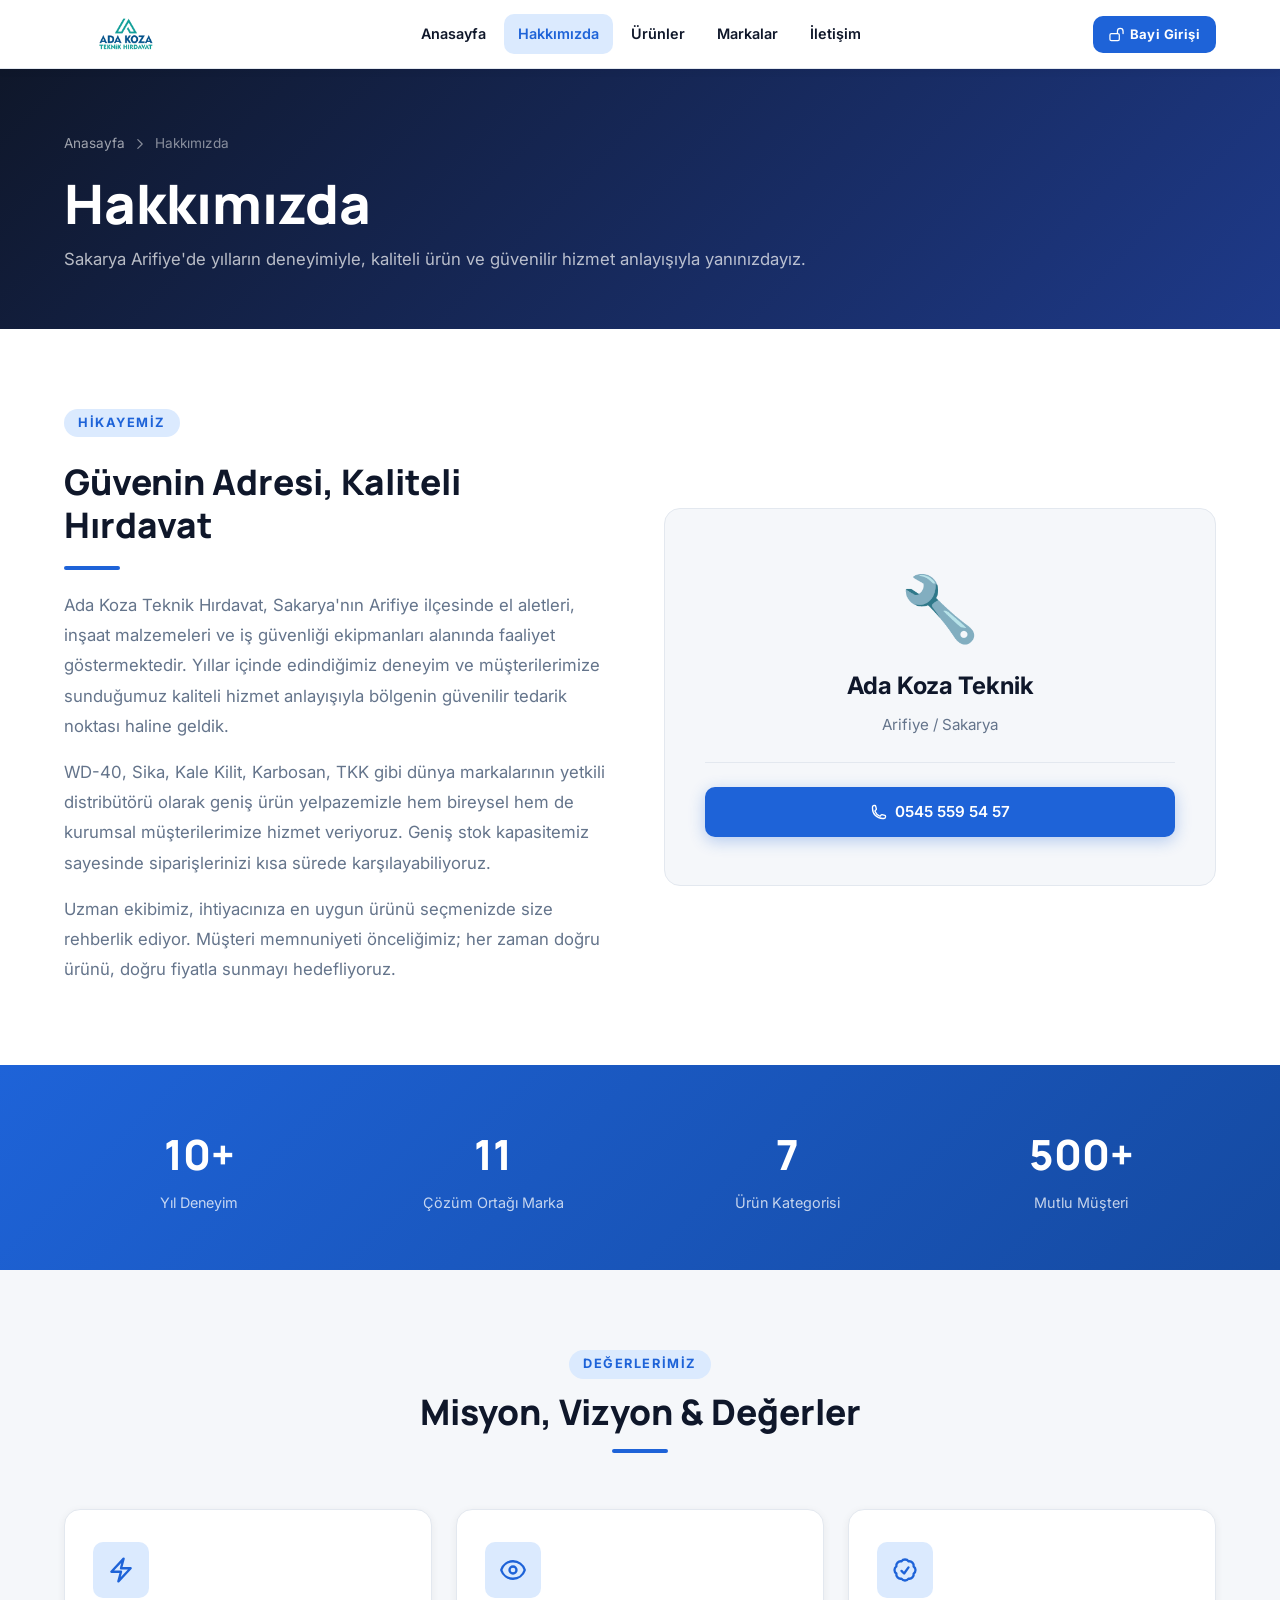
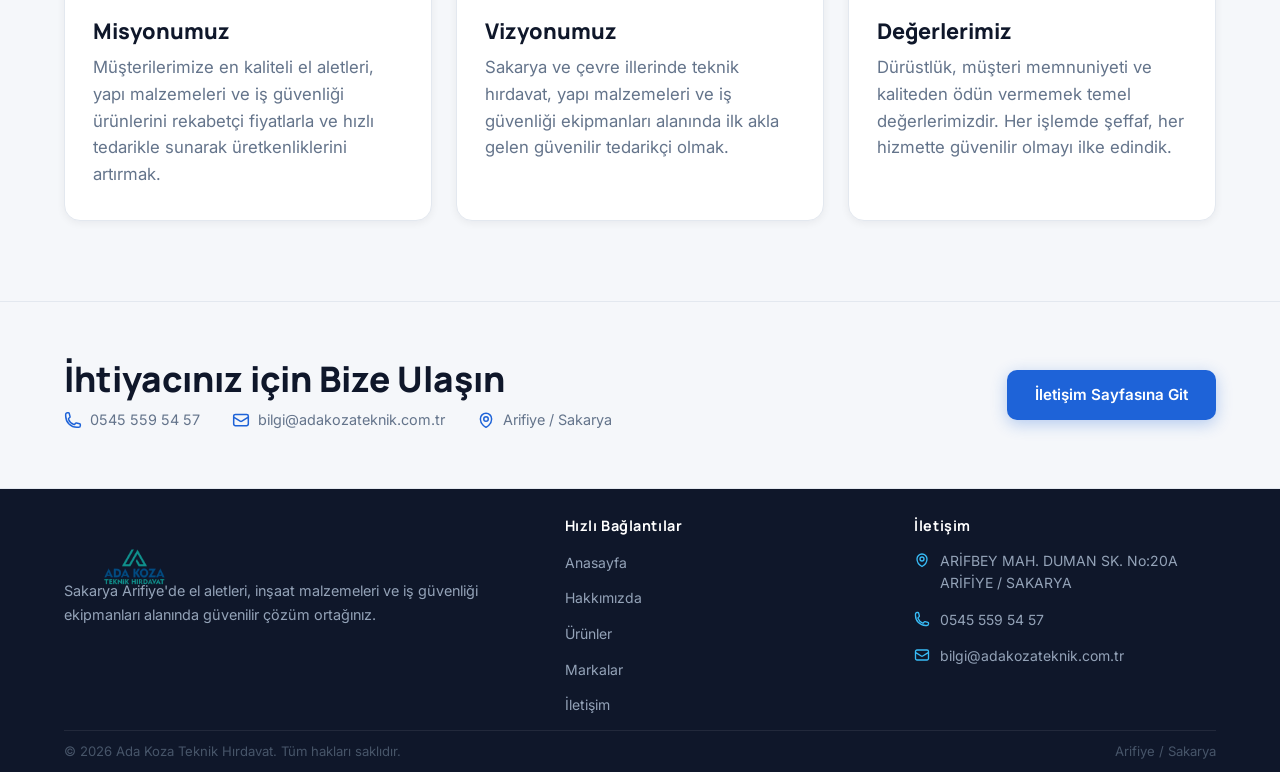
==== hakkimizda.html @ ce394456 "Initial site: Ada Koza Teknik Hirdavat - 5 sayfa statik kurumsal site" ====
﻿<!DOCTYPE html>
<html lang="tr">
<head>
  <meta charset="UTF-8">
  <meta name="viewport" content="width=device-width, initial-scale=1.0">
  <title>Hakkımızda — Ada Koza Teknik Hırdavat</title>
  <meta name="description" content="Ada Koza Teknik Hırdavat hakkında; misyonumuz, vizyonumuz ve değerlerimiz. Sakarya'da el aletleri ve yapı malzemeleri alanında güvenilir adres.">
  <link rel="preconnect" href="https://fonts.googleapis.com">
  <link rel="preconnect" href="https://fonts.gstatic.com" crossorigin>
  <link href="https://fonts.googleapis.com/css2?family=Inter:wght@400;500;600;700&family=Manrope:wght@600;700;800&display=swap" rel="stylesheet">
  <link rel="stylesheet" href="assets/css/style.css">
</head>
<body>

<!-- HEADER -->
<header class="site-header">
  <div class="container">
    <div class="header-inner">
      <a href="index.html" class="logo" aria-label="Ada Koza Teknik Hırdavat Ana Sayfa">
        <img src="assets/images/logo.png" alt="Ada Koza Teknik Hırdavat" width="160" height="52">
      </a>
      <button class="hamburger" aria-label="Menüyü aç/kapat" aria-expanded="false">
        <span></span><span></span><span></span>
      </button>
      <nav class="main-nav" aria-label="Ana navigasyon">
        <a href="index.html">Anasayfa</a>
        <a href="hakkimizda.html">Hakkımızda</a>
        <a href="urunler.html">Ürünler</a>
        <a href="markalar.html">Markalar</a>
        <a href="iletisim.html">İletişim</a>
      </nav>
      <a href="https://bayi.adakozateknik.com.tr" target="_blank" rel="noopener noreferrer" class="bayi-btn" aria-label="Bayi girişi">
        <svg width="15" height="15" fill="none" stroke="currentColor" stroke-width="2" viewBox="0 0 24 24" aria-hidden="true"><path stroke-linecap="round" stroke-linejoin="round" d="M13.5 10.5V6.75a4.5 4.5 0 119 0v3.75M3.75 21.75h10.5a2.25 2.25 0 002.25-2.25v-6.75a2.25 2.25 0 00-2.25-2.25H3.75a2.25 2.25 0 00-2.25 2.25v6.75a2.25 2.25 0 002.25 2.25z"/></svg>
        Bayi Girişi
      </a>
    </div>
  </div>
</header>

<!-- PAGE HERO -->
<section class="page-hero">
  <div class="container">
    <nav class="breadcrumb" aria-label="Gezinti yolu">
      <a href="index.html">Anasayfa</a>
      <svg width="14" height="14" fill="none" stroke="currentColor" stroke-width="2" viewBox="0 0 24 24"><path stroke-linecap="round" stroke-linejoin="round" d="M8.25 4.5l7.5 7.5-7.5 7.5"/></svg>
      <span>Hakkımızda</span>
    </nav>
    <h1>Hakkımızda</h1>
    <p>Sakarya Arifiye'de yılların deneyimiyle, kaliteli ürün ve güvenilir hizmet anlayışıyla yanınızdayız.</p>
  </div>
</section>

<!-- STORY -->
<section class="section">
  <div class="container">
    <div style="display:grid;grid-template-columns:1fr 1fr;gap:48px;align-items:center;" class="about-grid-wrap">
      <div class="reveal">
        <span class="section__label">Hikayemiz</span>
        <h2 style="margin-top:12px;">Güvenin Adresi, Kaliteli Hırdavat</h2>
        <div class="divider" style="margin:20px 0;"></div>
        <p style="margin-bottom:16px;line-height:1.8;color:var(--text-muted);">
          Ada Koza Teknik Hırdavat, Sakarya'nın Arifiye ilçesinde el aletleri, inşaat malzemeleri ve iş güvenliği ekipmanları alanında faaliyet göstermektedir. Yıllar içinde edindiğimiz deneyim ve müşterilerimize sunduğumuz kaliteli hizmet anlayışıyla bölgenin güvenilir tedarik noktası haline geldik.
        </p>
        <p style="margin-bottom:16px;line-height:1.8;color:var(--text-muted);">
          WD-40, Sika, Kale Kilit, Karbosan, TKK gibi dünya markalarının yetkili distribütörü olarak geniş ürün yelpazemizle hem bireysel hem de kurumsal müşterilerimize hizmet veriyoruz. Geniş stok kapasitemiz sayesinde siparişlerinizi kısa sürede karşılayabiliyoruz.
        </p>
        <p style="line-height:1.8;color:var(--text-muted);">
          Uzman ekibimiz, ihtiyacınıza en uygun ürünü seçmenizde size rehberlik ediyor. Müşteri memnuniyeti önceliğimiz; her zaman doğru ürünü, doğru fiyatla sunmayı hedefliyoruz.
        </p>
      </div>
      <div class="reveal reveal-delay-2" style="display:flex;align-items:center;justify-content:center;">
        <div style="background:var(--surface);border:1px solid var(--border);border-radius:var(--radius-lg);padding:48px 40px;text-align:center;width:100%;">
          <div style="font-size:4rem;margin-bottom:8px;">🔧</div>
          <div style="font-family:var(--font-head);font-size:1.5rem;font-weight:700;color:var(--text);margin-bottom:8px;">Ada Koza Teknik</div>
          <div style="color:var(--text-muted);font-size:.95rem;">Arifiye / Sakarya</div>
          <div style="margin-top:24px;padding-top:24px;border-top:1px solid var(--border);">
            <a href="tel:+905455595457" class="btn btn--primary" style="width:100%;justify-content:center;">
              <svg width="16" height="16" fill="none" stroke="currentColor" stroke-width="2" viewBox="0 0 24 24"><path stroke-linecap="round" stroke-linejoin="round" d="M2.25 6.75c0 8.284 6.716 15 15 15h2.25a2.25 2.25 0 002.25-2.25v-1.372c0-.516-.351-.966-.852-1.091l-4.423-1.106c-.44-.11-.902.055-1.173.417l-.97 1.293c-.282.376-.769.542-1.21.38a12.035 12.035 0 01-7.143-7.143c-.162-.441.004-.928.38-1.21l1.293-.97c.363-.271.527-.734.417-1.173L6.963 3.102a1.125 1.125 0 00-1.091-.852H4.5A2.25 2.25 0 002.25 4.5v2.25z"/></svg>
              0545 559 54 57
            </a>
          </div>
        </div>
      </div>
    </div>
  </div>
</section>

<!-- STATS -->
<div class="stats-bar">
  <div class="container">
    <div class="stats-grid">
      <div class="stat-item reveal">
        <div class="stat-item__number">10+</div>
        <div class="stat-item__label">Yıl Deneyim</div>
      </div>
      <div class="stat-item reveal reveal-delay-2">
        <div class="stat-item__number">11</div>
        <div class="stat-item__label">Çözüm Ortağı Marka</div>
      </div>
      <div class="stat-item reveal reveal-delay-3">
        <div class="stat-item__number">7</div>
        <div class="stat-item__label">Ürün Kategorisi</div>
      </div>
      <div class="stat-item reveal reveal-delay-4">
        <div class="stat-item__number">500+</div>
        <div class="stat-item__label">Mutlu Müşteri</div>
      </div>
    </div>
  </div>
</div>

<!-- MISSION / VISION / VALUES -->
<section class="section section--alt">
  <div class="container">
    <div class="section__header reveal">
      <span class="section__label">Değerlerimiz</span>
      <h2>Misyon, Vizyon & Değerler</h2>
      <div class="divider"></div>
    </div>
    <div class="features-grid">
      <div class="card reveal reveal-delay-1">
        <div class="card__icon">
          <svg fill="none" stroke="currentColor" stroke-width="2" viewBox="0 0 24 24"><path stroke-linecap="round" stroke-linejoin="round" d="M3.75 13.5l10.5-11.25L12 10.5h8.25L9.75 21.75 12 13.5H3.75z"/></svg>
        </div>
        <h3>Misyonumuz</h3>
        <p>Müşterilerimize en kaliteli el aletleri, yapı malzemeleri ve iş güvenliği ürünlerini rekabetçi fiyatlarla ve hızlı tedarikle sunarak üretkenliklerini artırmak.</p>
      </div>
      <div class="card reveal reveal-delay-2">
        <div class="card__icon">
          <svg fill="none" stroke="currentColor" stroke-width="2" viewBox="0 0 24 24"><path stroke-linecap="round" stroke-linejoin="round" d="M2.036 12.322a1.012 1.012 0 010-.639C3.423 7.51 7.36 4.5 12 4.5c4.638 0 8.573 3.007 9.963 7.178.07.207.07.431 0 .639C20.577 16.49 16.64 19.5 12 19.5c-4.638 0-8.573-3.007-9.963-7.178z"/><path stroke-linecap="round" stroke-linejoin="round" d="M15 12a3 3 0 11-6 0 3 3 0 016 0z"/></svg>
        </div>
        <h3>Vizyonumuz</h3>
        <p>Sakarya ve çevre illerinde teknik hırdavat, yapı malzemeleri ve iş güvenliği ekipmanları alanında ilk akla gelen güvenilir tedarikçi olmak.</p>
      </div>
      <div class="card reveal reveal-delay-3">
        <div class="card__icon">
          <svg fill="none" stroke="currentColor" stroke-width="2" viewBox="0 0 24 24"><path stroke-linecap="round" stroke-linejoin="round" d="M9 12.75L11.25 15 15 9.75M21 12c0 1.268-.63 2.39-1.593 3.068a3.745 3.745 0 01-1.043 3.296 3.745 3.745 0 01-3.296 1.043A3.745 3.745 0 0112 21c-1.268 0-2.39-.63-3.068-1.593a3.746 3.746 0 01-3.296-1.043 3.745 3.745 0 01-1.043-3.296A3.745 3.745 0 013 12c0-1.268.63-2.39 1.593-3.068a3.745 3.745 0 011.043-3.296 3.746 3.746 0 013.296-1.043A3.746 3.746 0 0112 3c1.268 0 2.39.63 3.068 1.593a3.746 3.746 0 013.296 1.043 3.746 3.746 0 011.043 3.296A3.745 3.745 0 0121 12z"/></svg>
        </div>
        <h3>Değerlerimiz</h3>
        <p>Dürüstlük, müşteri memnuniyeti ve kaliteden ödün vermemek temel değerlerimizdir. Her işlemde şeffaf, her hizmette güvenilir olmayı ilke edindik.</p>
      </div>
    </div>
  </div>
</section>

<!-- CTA BAND -->
<div class="cta-band">
  <div class="container">
    <div class="cta-band-inner">
      <div>
        <h2>İhtiyacınız için Bize Ulaşın</h2>
        <div class="cta-band-info">
          <div class="cta-info-item">
            <svg width="18" height="18" fill="none" stroke="currentColor" stroke-width="2" viewBox="0 0 24 24"><path stroke-linecap="round" stroke-linejoin="round" d="M2.25 6.75c0 8.284 6.716 15 15 15h2.25a2.25 2.25 0 002.25-2.25v-1.372c0-.516-.351-.966-.852-1.091l-4.423-1.106c-.44-.11-.902.055-1.173.417l-.97 1.293c-.282.376-.769.542-1.21.38a12.035 12.035 0 01-7.143-7.143c-.162-.441.004-.928.38-1.21l1.293-.97c.363-.271.527-.734.417-1.173L6.963 3.102a1.125 1.125 0 00-1.091-.852H4.5A2.25 2.25 0 002.25 4.5v2.25z"/></svg>
            0545 559 54 57
          </div>
          <div class="cta-info-item">
            <svg width="18" height="18" fill="none" stroke="currentColor" stroke-width="2" viewBox="0 0 24 24"><path stroke-linecap="round" stroke-linejoin="round" d="M21.75 6.75v10.5a2.25 2.25 0 01-2.25 2.25h-15a2.25 2.25 0 01-2.25-2.25V6.75m19.5 0A2.25 2.25 0 0019.5 4.5h-15a2.25 2.25 0 00-2.25 2.25m19.5 0v.243a2.25 2.25 0 01-1.07 1.916l-7.5 4.615a2.25 2.25 0 01-2.36 0L3.32 8.91a2.25 2.25 0 01-1.07-1.916V6.75"/></svg>
            bilgi@adakozateknik.com.tr
          </div>
          <div class="cta-info-item">
            <svg width="18" height="18" fill="none" stroke="currentColor" stroke-width="2" viewBox="0 0 24 24"><path stroke-linecap="round" stroke-linejoin="round" d="M15 10.5a3 3 0 11-6 0 3 3 0 016 0z"/><path stroke-linecap="round" stroke-linejoin="round" d="M19.5 10.5c0 7.142-7.5 11.25-7.5 11.25S4.5 17.642 4.5 10.5a7.5 7.5 0 1115 0z"/></svg>
            Arifiye / Sakarya
          </div>
        </div>
      </div>
      <a href="iletisim.html" class="btn btn--primary">İletişim Sayfasına Git</a>
    </div>
  </div>
</div>

<!-- FOOTER -->
<footer class="site-footer">
  <div class="container">
    <div class="footer-grid">
      <div class="footer-brand">
        <img src="assets/images/logo.png" alt="Ada Koza Teknik Hırdavat" width="140" height="46">
        <p>Sakarya Arifiye'de el aletleri, inşaat malzemeleri ve iş güvenliği ekipmanları alanında güvenilir çözüm ortağınız.</p>
      </div>
      <div class="footer-col">
        <h4>Hızlı Bağlantılar</h4>
        <ul>
          <li><a href="index.html">Anasayfa</a></li>
          <li><a href="hakkimizda.html">Hakkımızda</a></li>
          <li><a href="urunler.html">Ürünler</a></li>
          <li><a href="markalar.html">Markalar</a></li>
          <li><a href="iletisim.html">İletişim</a></li>
        </ul>
      </div>
      <div class="footer-col">
        <h4>İletişim</h4>
        <div class="footer-contact-item">
          <svg width="16" height="16" fill="none" stroke="currentColor" stroke-width="2" viewBox="0 0 24 24"><path stroke-linecap="round" stroke-linejoin="round" d="M15 10.5a3 3 0 11-6 0 3 3 0 016 0z"/><path stroke-linecap="round" stroke-linejoin="round" d="M19.5 10.5c0 7.142-7.5 11.25-7.5 11.25S4.5 17.642 4.5 10.5a7.5 7.5 0 1115 0z"/></svg>
          <span>ARİFBEY MAH. DUMAN SK. No:20A<br>ARİFİYE / SAKARYA</span>
        </div>
        <div class="footer-contact-item">
          <svg width="16" height="16" fill="none" stroke="currentColor" stroke-width="2" viewBox="0 0 24 24"><path stroke-linecap="round" stroke-linejoin="round" d="M2.25 6.75c0 8.284 6.716 15 15 15h2.25a2.25 2.25 0 002.25-2.25v-1.372c0-.516-.351-.966-.852-1.091l-4.423-1.106c-.44-.11-.902.055-1.173.417l-.97 1.293c-.282.376-.769.542-1.21.38a12.035 12.035 0 01-7.143-7.143c-.162-.441.004-.928.38-1.21l1.293-.97c.363-.271.527-.734.417-1.173L6.963 3.102a1.125 1.125 0 00-1.091-.852H4.5A2.25 2.25 0 002.25 4.5v2.25z"/></svg>
          <a href="tel:+905455595457">0545 559 54 57</a>
        </div>
        <div class="footer-contact-item">
          <svg width="16" height="16" fill="none" stroke="currentColor" stroke-width="2" viewBox="0 0 24 24"><path stroke-linecap="round" stroke-linejoin="round" d="M21.75 6.75v10.5a2.25 2.25 0 01-2.25 2.25h-15a2.25 2.25 0 01-2.25-2.25V6.75m19.5 0A2.25 2.25 0 0019.5 4.5h-15a2.25 2.25 0 00-2.25 2.25m19.5 0v.243a2.25 2.25 0 01-1.07 1.916l-7.5 4.615a2.25 2.25 0 01-2.36 0L3.32 8.91a2.25 2.25 0 01-1.07-1.916V6.75"/></svg>
          <a href="mailto:bilgi@adakozateknik.com.tr">bilgi@adakozateknik.com.tr</a>
        </div>
      </div>
    </div>
    <div class="footer-bottom">
      <span>© <span class="js-year"></span> Ada Koza Teknik Hırdavat. Tüm hakları saklıdır.</span>
      <span>Arifiye / Sakarya</span>
    </div>
  </div>
</footer>

<script src="assets/js/main.js"></script>
</body>
</html>
---- assets/css/style.css ----
/* ===== RESET & BASE ===== */
*, *::before, *::after { box-sizing: border-box; margin: 0; padding: 0; }
html { scroll-behavior: smooth; font-size: 16px; }
body {
  font-family: 'Inter', Arial, sans-serif;
  background: var(--bg);
  color: var(--text);
  line-height: 1.6;
}
img { display: block; max-width: 100%; height: auto; }
a { color: inherit; text-decoration: none; }
ul { list-style: none; }

/* ===== DESIGN TOKENS ===== */
:root {
  --bg:           #ffffff;
  --surface:      #f5f7fa;
  --surface-2:    #eef2f8;
  --border:       #e3e8ef;
  --text:         #0f172a;
  --text-muted:   #64748b;
  --primary:      #1e63d8;
  --primary-dark: #154aa1;
  --primary-light:#dbeafe;
  --accent:       #38bdf8;
  --shadow-sm:    0 2px 8px rgba(15,23,42,.06);
  --shadow:       0 6px 24px rgba(15,23,42,.10);
  --shadow-lg:    0 12px 40px rgba(15,23,42,.14);
  --radius:       10px;
  --radius-lg:    16px;
  --transition:   .22s ease;
  --max-w:        1200px;
}

/* ===== TYPOGRAPHY ===== */
h1,h2,h3,h4 {
  font-family: 'Manrope', 'Inter', Arial, sans-serif;
  font-weight: 800;
  line-height: 1.2;
}
h1 { font-size: clamp(2rem, 5vw, 3.4rem); }
h2 { font-size: clamp(1.5rem, 3.5vw, 2.2rem); }
h3 { font-size: clamp(1.1rem, 2.5vw, 1.35rem); }
p  { font-size: clamp(.95rem, 2vw, 1.05rem); color: var(--text-muted); }

/* ===== LAYOUT UTILS ===== */
.container { width: 100%; max-width: var(--max-w); margin: 0 auto; padding: 0 24px; }
.section { padding: 80px 0; }
.section--alt { background: var(--surface); }
.section__header { text-align: center; margin-bottom: 56px; }
.section__header p { max-width: 600px; margin: 12px auto 0; }
.section__label {
  display: inline-block;
  font-size: .8rem;
  font-weight: 700;
  letter-spacing: .12em;
  text-transform: uppercase;
  color: var(--primary);
  background: var(--primary-light);
  padding: 4px 14px;
  border-radius: 99px;
  margin-bottom: 12px;
}

/* ===== BUTTONS ===== */
.btn {
  display: inline-flex;
  align-items: center;
  gap: 8px;
  font-family: inherit;
  font-weight: 600;
  font-size: .95rem;
  padding: 13px 28px;
  border-radius: var(--radius);
  cursor: pointer;
  border: none;
  transition: var(--transition);
  text-decoration: none;
}
.btn--primary {
  background: var(--primary);
  color: #fff;
  box-shadow: 0 4px 16px rgba(30,99,216,.30);
}
.btn--primary:hover { background: var(--primary-dark); transform: translateY(-2px); box-shadow: 0 8px 24px rgba(30,99,216,.35); }
.btn--outline {
  background: transparent;
  color: var(--primary);
  border: 2px solid var(--primary);
}
.btn--outline:hover { background: var(--primary-light); transform: translateY(-2px); }
.btn--white {
  background: #fff;
  color: var(--primary);
  box-shadow: var(--shadow-sm);
}
.btn--white:hover { background: var(--primary-light); transform: translateY(-2px); }

/* ===== HEADER ===== */
.site-header {
  position: sticky;
  top: 0;
  z-index: 999;
  background: #fff;
  border-bottom: 1px solid var(--border);
  box-shadow: var(--shadow-sm);
}
.header-inner {
  display: flex;
  align-items: center;
  justify-content: space-between;
  height: 68px;
  gap: 24px;
}
.logo img, .logo svg { height: 88px; width: auto; }
.logo { flex-shrink: 0; }

.main-nav { display: flex; align-items: center; gap: 4px; }
.main-nav a {
  font-weight: 600;
  font-size: .9rem;
  padding: 8px 14px;
  border-radius: var(--radius);
  transition: var(--transition);
  color: var(--text);
}
.main-nav a:hover, .main-nav a.active {
  color: var(--primary);
  background: var(--primary-light);
}

.header-contact {
  display: flex;
  align-items: center;
  gap: 8px;
  font-weight: 700;
  font-size: .9rem;
  color: var(--primary);
  flex-shrink: 0;
}
.header-contact svg { flex-shrink: 0; }

.hamburger {
  display: none;
  flex-direction: column;
  gap: 5px;
  cursor: pointer;
  padding: 8px;
  background: none;
  border: none;
}
.hamburger span {
  display: block;
  width: 24px;
  height: 2px;
  background: var(--text);
  border-radius: 2px;
  transition: var(--transition);
}

/* Mobile nav */
@media (max-width: 768px) {
  .hamburger { display: flex; }
  .header-contact { display: none; }
  .main-nav {
    display: none;
    position: absolute;
    top: 68px;
    left: 0;
    right: 0;
    background: #fff;
    flex-direction: column;
    align-items: stretch;
    padding: 16px;
    border-bottom: 1px solid var(--border);
    box-shadow: var(--shadow);
    gap: 2px;
  }
  .main-nav.open { display: flex; }
  .main-nav a { padding: 12px 16px; }
}

/* ===== HERO ===== */
.hero {
  background: linear-gradient(135deg, #0f172a 0%, #1e3a8a 60%, #1e63d8 100%);
  color: #fff;
  padding: 100px 0 80px;
  position: relative;
  overflow: hidden;
}
.hero::after {
  content: '';
  position: absolute;
  inset: 0;
  background: url("data:image/svg+xml,%3Csvg width='60' height='60' viewBox='0 0 60 60' xmlns='http://www.w3.org/2000/svg'%3E%3Cg fill='none' fill-rule='evenodd'%3E%3Cg fill='%23ffffff' fill-opacity='0.03'%3E%3Cpath d='M36 34v-4h-2v4h-4v2h4v4h2v-4h4v-2h-4zm0-30V0h-2v4h-4v2h4v4h2V6h4V4h-4zM6 34v-4H4v4H0v2h4v4h2v-4h4v-2H6zM6 4V0H4v4H0v2h4v4h2V6h4V4H6z'/%3E%3C/g%3E%3C/g%3E%3C/svg%3E");
  pointer-events: none;
}
.hero-inner {
  position: relative;
  z-index: 1;
  max-width: 720px;
}
.hero-label {
  display: inline-block;
  font-size: .8rem;
  font-weight: 700;
  letter-spacing: .14em;
  text-transform: uppercase;
  color: var(--accent);
  border: 1px solid rgba(56,189,248,.4);
  padding: 4px 14px;
  border-radius: 99px;
  margin-bottom: 20px;
}
.hero h1 { color: #fff; margin-bottom: 20px; }
.hero h1 span { color: var(--accent); }
.hero p { color: rgba(255,255,255,.75); font-size: clamp(1rem,2.2vw,1.2rem); max-width: 560px; margin-bottom: 36px; }
.hero-actions { display: flex; gap: 16px; flex-wrap: wrap; }

/* Page hero (inner pages) */
.page-hero {
  background: linear-gradient(135deg, #0f172a 0%, #1e3a8a 100%);
  color: #fff;
  padding: 64px 0 56px;
}
.page-hero h1 { color: #fff; margin-bottom: 10px; }
.page-hero p { color: rgba(255,255,255,.7); }
.breadcrumb { display: flex; gap: 8px; align-items: center; margin-bottom: 16px; font-size: .85rem; color: rgba(255,255,255,.5); }
.breadcrumb a { color: rgba(255,255,255,.6); }
.breadcrumb a:hover { color: #fff; }

/* ===== CARDS ===== */
.card {
  background: var(--bg);
  border: 1px solid var(--border);
  border-radius: var(--radius-lg);
  padding: 32px 28px;
  transition: var(--transition);
  box-shadow: var(--shadow-sm);
}
.card:hover { transform: translateY(-4px); box-shadow: var(--shadow); border-color: var(--primary-light); }
.card__icon {
  width: 56px;
  height: 56px;
  background: var(--primary-light);
  border-radius: var(--radius);
  display: flex;
  align-items: center;
  justify-content: center;
  margin-bottom: 20px;
  color: var(--primary);
}
.card__icon svg { width: 28px; height: 28px; }
.card h3 { margin-bottom: 10px; }

/* ===== GRID SYSTEMS ===== */
.grid-2 { display: grid; grid-template-columns: repeat(2, 1fr); gap: 24px; }
.grid-3 { display: grid; grid-template-columns: repeat(3, 1fr); gap: 24px; }
.grid-4 { display: grid; grid-template-columns: repeat(4, 1fr); gap: 24px; }
.grid-cats { display: grid; grid-template-columns: repeat(auto-fill, minmax(260px,1fr)); gap: 24px; }
.grid-brands { display: grid; grid-template-columns: repeat(auto-fill, minmax(160px,1fr)); gap: 20px; }

@media (max-width: 1024px) {
  .grid-4 { grid-template-columns: repeat(2, 1fr); }
}
@media (max-width: 768px) {
  .grid-2, .grid-3, .grid-4 { grid-template-columns: 1fr; }
  .section { padding: 56px 0; }
}

/* ===== CATEGORY CARDS ===== */
.cat-card {
  background: var(--bg);
  border: 1px solid var(--border);
  border-radius: var(--radius-lg);
  padding: 28px 24px;
  transition: var(--transition);
  box-shadow: var(--shadow-sm);
  display: flex;
  flex-direction: column;
  gap: 12px;
  text-decoration: none;
  color: inherit;
}
.cat-card:hover { transform: translateY(-4px); box-shadow: var(--shadow); border-color: var(--primary); }
.cat-card:hover .cat-card__arrow { color: var(--primary); transform: translateX(4px); }
.cat-card__icon {
  width: 52px;
  height: 52px;
  background: var(--primary-light);
  border-radius: var(--radius);
  display: flex;
  align-items: center;
  justify-content: center;
  color: var(--primary);
  flex-shrink: 0;
}
.cat-card__icon svg { width: 26px; height: 26px; }
.cat-card h3 { font-size: 1rem; }
.cat-card p { font-size: .875rem; line-height: 1.5; flex: 1; }
.cat-card__arrow { font-size: .85rem; font-weight: 600; color: var(--text-muted); transition: var(--transition); display: flex; align-items: center; gap: 4px; }

/* ===== BRAND LOGO CARDS ===== */
.brand-card {
  background: var(--bg);
  border: 1px solid var(--border);
  border-radius: var(--radius);
  padding: 20px 16px;
  display: flex;
  flex-direction: column;
  align-items: center;
  gap: 10px;
  transition: var(--transition);
  box-shadow: var(--shadow-sm);
}
.brand-card:hover { transform: translateY(-3px); box-shadow: var(--shadow); border-color: var(--primary-light); }
.brand-card img {
  height: 72px;
  width: 100%;
  object-fit: contain;
  filter: grayscale(30%);
  transition: var(--transition);
}
.brand-card:hover img { filter: grayscale(0%); }
.brand-card span { font-size: .8rem; font-weight: 600; color: var(--text-muted); text-align: center; }

/* ===== STATS BAR ===== */
.stats-bar {
  background: linear-gradient(135deg, var(--primary) 0%, var(--primary-dark) 100%);
  color: #fff;
  padding: 56px 0;
}
.stats-grid { display: grid; grid-template-columns: repeat(4,1fr); gap: 24px; text-align: center; }
.stat-item__number { font-family: 'Manrope',sans-serif; font-size: 2.6rem; font-weight: 800; color: #fff; }
.stat-item__label { font-size: .9rem; color: rgba(255,255,255,.75); margin-top: 4px; }
@media (max-width: 768px) { .stats-grid { grid-template-columns: repeat(2,1fr); } }

/* ===== CTA BAND ===== */
.cta-band {
  background: var(--surface);
  border-top: 1px solid var(--border);
  border-bottom: 1px solid var(--border);
  padding: 56px 0;
}
.cta-band-inner { display: flex; align-items: center; justify-content: space-between; gap: 32px; flex-wrap: wrap; }
.cta-band h2 { margin-bottom: 8px; }
.cta-band-info { display: flex; gap: 32px; flex-wrap: wrap; margin-top: 4px; }
.cta-info-item { display: flex; align-items: center; gap: 8px; font-size: .9rem; color: var(--text-muted); }
.cta-info-item svg { color: var(--primary); flex-shrink: 0; }
@media (max-width: 640px) { .cta-band-inner { flex-direction: column; align-items: flex-start; } }

/* ===== FEATURES (3-up) ===== */
.features-grid { display: grid; grid-template-columns: repeat(3,1fr); gap: 24px; }
@media (max-width: 900px) { .features-grid { grid-template-columns: 1fr; } }

/* ===== PRODUCTS PAGE ===== */
.cat-tabs {
  position: sticky;
  top: 68px;
  z-index: 100;
  background: var(--bg);
  border-bottom: 1px solid var(--border);
  overflow-x: auto;
  -webkit-overflow-scrolling: touch;
}
.cat-tabs-inner { display: flex; gap: 0; white-space: nowrap; min-width: max-content; }
.cat-tab {
  display: inline-flex;
  align-items: center;
  gap: 6px;
  padding: 14px 20px;
  font-size: .875rem;
  font-weight: 600;
  color: var(--text-muted);
  border-bottom: 3px solid transparent;
  transition: var(--transition);
  cursor: pointer;
  text-decoration: none;
}
.cat-tab:hover { color: var(--primary); border-bottom-color: var(--primary-light); }
.cat-tab.active { color: var(--primary); border-bottom-color: var(--primary); }

.product-section { padding: 64px 0; border-bottom: 1px solid var(--border); }
.product-section:last-child { border-bottom: none; }
.product-section-header { display: flex; align-items: flex-start; justify-content: space-between; gap: 24px; margin-bottom: 32px; flex-wrap: wrap; }
.product-section-header h2 { margin-bottom: 8px; }
.product-list { display: grid; grid-template-columns: repeat(auto-fill, minmax(220px,1fr)); gap: 16px; margin-top: 24px; }
.product-list li {
  background: var(--surface);
  border: 1px solid var(--border);
  border-radius: var(--radius);
  padding: 14px 18px;
  font-size: .9rem;
  display: flex;
  align-items: center;
  gap: 10px;
}
.product-list li::before {
  content: '';
  width: 6px;
  height: 6px;
  border-radius: 50%;
  background: var(--primary);
  flex-shrink: 0;
}

/* ===== ABOUT PAGE ===== */
.about-story { display: grid; grid-template-columns: 1fr 1fr; gap: 64px; align-items: center; }
.about-story-text h2 { margin-bottom: 20px; }
.about-story-text p { margin-bottom: 16px; }
.about-values { display: grid; grid-template-columns: repeat(3,1fr); gap: 24px; }
@media (max-width: 900px) { .about-story { grid-template-columns: 1fr; } .about-values { grid-template-columns: 1fr; } }

.about-img-block {
  background: linear-gradient(135deg, var(--surface-2), var(--primary-light));
  border-radius: var(--radius-lg);
  aspect-ratio: 4/3;
  display: flex;
  align-items: center;
  justify-content: center;
  overflow: hidden;
}
.about-img-block svg { width: 120px; height: 120px; color: var(--primary); opacity: .35; }

/* ===== CONTACT PAGE ===== */
.contact-grid { display: grid; grid-template-columns: 1fr 1.5fr; gap: 40px; }
@media (max-width: 900px) { .contact-grid { grid-template-columns: 1fr; } }
.contact-info-card {
  background: var(--surface);
  border: 1px solid var(--border);
  border-radius: var(--radius-lg);
  padding: 36px 32px;
}
.contact-info-card h3 { margin-bottom: 28px; }
.contact-item { display: flex; gap: 16px; margin-bottom: 28px; }
.contact-item:last-child { margin-bottom: 0; }
.contact-item__icon {
  width: 44px;
  height: 44px;
  background: var(--primary-light);
  border-radius: var(--radius);
  display: flex;
  align-items: center;
  justify-content: center;
  color: var(--primary);
  flex-shrink: 0;
}
.contact-item__label { font-size: .78rem; font-weight: 600; text-transform: uppercase; letter-spacing: .08em; color: var(--text-muted); margin-bottom: 4px; }
.contact-item__value { font-weight: 600; font-size: 1rem; color: var(--text); }
.contact-item__value a { transition: var(--transition); }
.contact-item__value a:hover { color: var(--primary); }

.hours-table { margin-top: 12px; }
.hours-row { display: flex; justify-content: space-between; padding: 8px 0; border-bottom: 1px solid var(--border); font-size: .9rem; }
.hours-row:last-child { border-bottom: none; }

.map-container { border-radius: var(--radius-lg); overflow: hidden; border: 1px solid var(--border); box-shadow: var(--shadow-sm); }
.map-container iframe { display: block; width: 100%; height: 480px; border: none; }

/* ===== FOOTER ===== */
.site-footer {
  background: #0f172a;
  color: #e2e8f0;
  padding: 28px 0 0;
}
.footer-grid { display: grid; grid-template-columns: 1.5fr 1fr 1fr; gap: 48px; margin-bottom: 0; align-items: start; }
@media (max-width: 768px) { .footer-grid { grid-template-columns: 1fr; gap: 32px; } }

.footer-brand img, .footer-brand svg { display: block; height: 100px; width: auto; max-width: 240px; margin-bottom: -38px; opacity: 0.9; }
.footer-brand p { font-size: .9rem; color: #94a3b8; line-height: 1.7; margin: 0; }

.footer-col h4 { font-size: .9rem; font-weight: 700; color: #fff; margin-bottom: 16px; letter-spacing: .04em; }
.footer-col ul { display: flex; flex-direction: column; gap: 10px; }
.footer-col ul li a { font-size: .875rem; color: #94a3b8; transition: var(--transition); }
.footer-col ul li a:hover { color: var(--accent); }
.footer-contact-item { display: flex; align-items: flex-start; gap: 10px; margin-bottom: 14px; font-size: .875rem; color: #94a3b8; }
.footer-contact-item svg { color: var(--accent); margin-top: 2px; flex-shrink: 0; }
.footer-contact-item a { color: #94a3b8; }
.footer-contact-item a:hover { color: var(--accent); }

.footer-bottom {
  border-top: 1px solid rgba(255,255,255,.08);
  margin-top: 12px;
  padding: 10px 0;
  display: flex;
  justify-content: space-between;
  align-items: center;
  flex-wrap: wrap;
  gap: 12px;
  font-size: .82rem;
  color: #475569;
}

/* ===== BAYİ MODAL ===== */
.bayi-btn {
  display: inline-flex;
  align-items: center;
  gap: 6px;
  font-family: inherit;
  font-weight: 700;
  font-size: .82rem;
  padding: 8px 16px;
  border-radius: var(--radius);
  background: var(--primary);
  color: #fff;
  border: none;
  cursor: pointer;
  letter-spacing: .03em;
  transition: var(--transition);
  flex-shrink: 0;
}
.bayi-btn:hover { background: var(--primary-dark); transform: translateY(-1px); }

.bayi-modal {
  display: none;
  position: fixed;
  inset: 0;
  z-index: 9999;
  background: rgba(15,23,42,.7);
  backdrop-filter: blur(4px);
  align-items: center;
  justify-content: center;
  padding: 20px;
}
.bayi-modal.open { display: flex; }
.bayi-modal__box {
  background: #fff;
  border-radius: var(--radius-lg);
  overflow: hidden;
  width: 100%;
  max-width: 1100px;
  height: 88vh;
  display: flex;
  flex-direction: column;
  box-shadow: var(--shadow-lg);
}
.bayi-modal__header {
  display: flex;
  align-items: center;
  justify-content: space-between;
  padding: 14px 20px;
  background: var(--primary);
  color: #fff;
  flex-shrink: 0;
}
.bayi-modal__title { font-weight: 700; font-size: .95rem; display: flex; align-items: center; gap: 8px; }
.bayi-modal__close {
  background: rgba(255,255,255,.15);
  border: none;
  color: #fff;
  width: 32px;
  height: 32px;
  border-radius: 50%;
  cursor: pointer;
  font-size: 1.1rem;
  display: flex;
  align-items: center;
  justify-content: center;
  transition: var(--transition);
}
.bayi-modal__close:hover { background: rgba(255,255,255,.3); }
.bayi-modal iframe {
  flex: 1;
  border: none;
  width: 100%;
}
@media (max-width: 480px) {
  .bayi-modal { padding: 0; }
  .bayi-modal__box { height: 100vh; border-radius: 0; }
}

/* ===== SCROLL REVEAL ===== */
.reveal { opacity: 0; transform: translateY(28px); transition: opacity .55s ease, transform .55s ease; }
.reveal.in-view { opacity: 1; transform: none; }
.reveal-delay-1 { transition-delay: .1s; }
.reveal-delay-2 { transition-delay: .2s; }
.reveal-delay-3 { transition-delay: .3s; }
.reveal-delay-4 { transition-delay: .4s; }
.reveal-delay-5 { transition-delay: .5s; }
.reveal-delay-6 { transition-delay: .6s; }

/* ===== MISC ===== */
.divider { width: 56px; height: 4px; background: var(--primary); border-radius: 4px; margin: 16px auto 0; }
.text-center { text-align: center; }
.mt-8 { margin-top: 8px; }
.mt-16 { margin-top: 16px; }
.mt-24 { margin-top: 24px; }
.mb-0 { margin-bottom: 0 !important; }
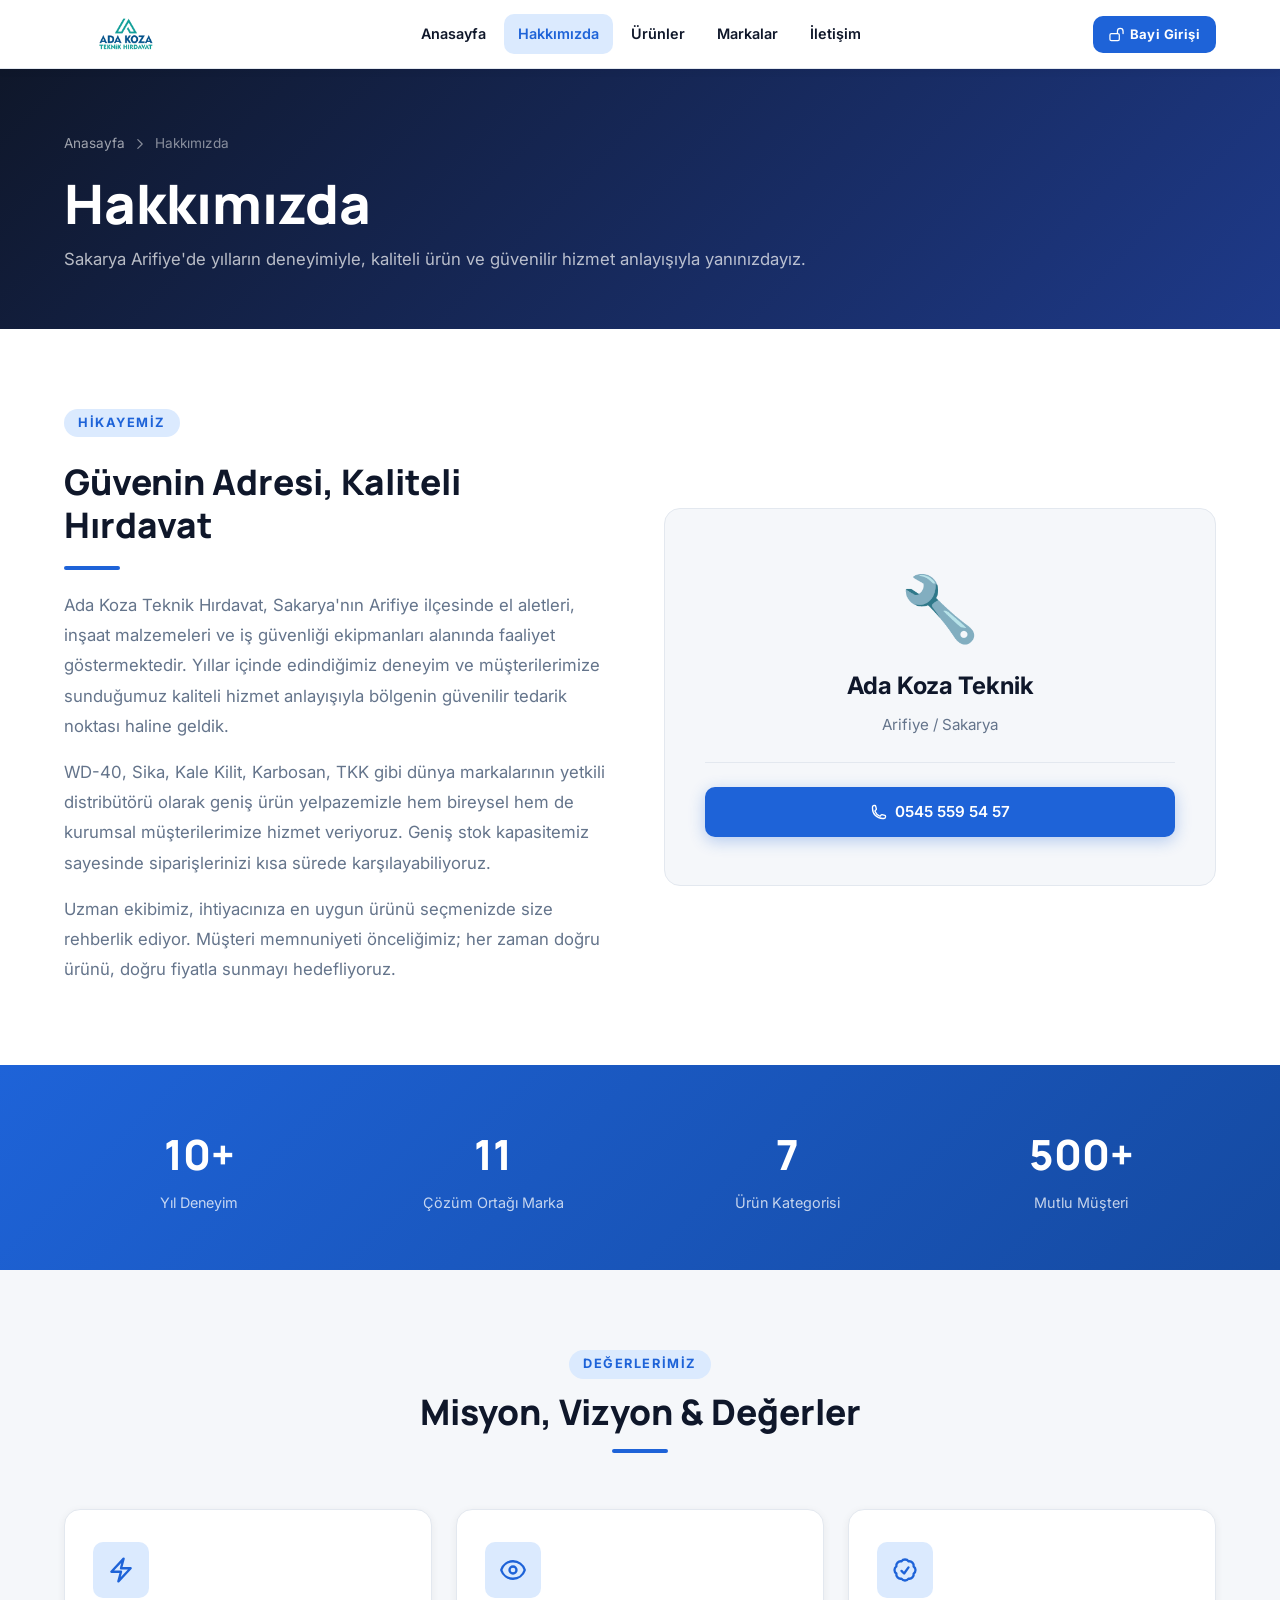
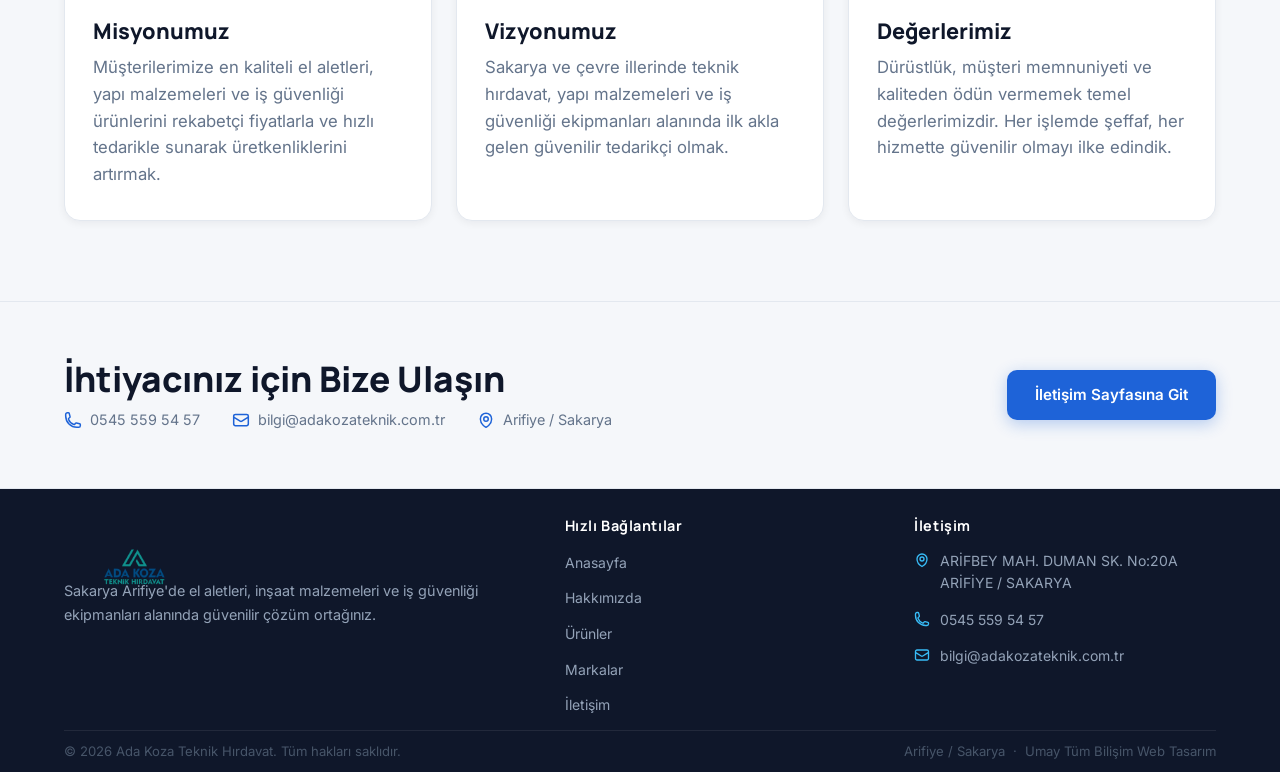
==== commit bd69bc77: "Footer: Umay Tum Bilisim Web Tasarim kredisi eklendi" ====
--- a/hakkimizda.html
+++ b/hakkimizda.html
@@ -205,7 +205,7 @@
     </div>
     <div class="footer-bottom">
       <span>© <span class="js-year"></span> Ada Koza Teknik Hırdavat. Tüm hakları saklıdır.</span>
-      <span>Arifiye / Sakarya</span>
+      <span>Arifiye / Sakarya &nbsp;·&nbsp; <a href="https://www.umaybilisim.com.tr" target="_blank" rel="noopener noreferrer" style="color:inherit;">Umay Tüm Bilişim Web Tasarım</a></span>
     </div>
   </div>
 </footer>
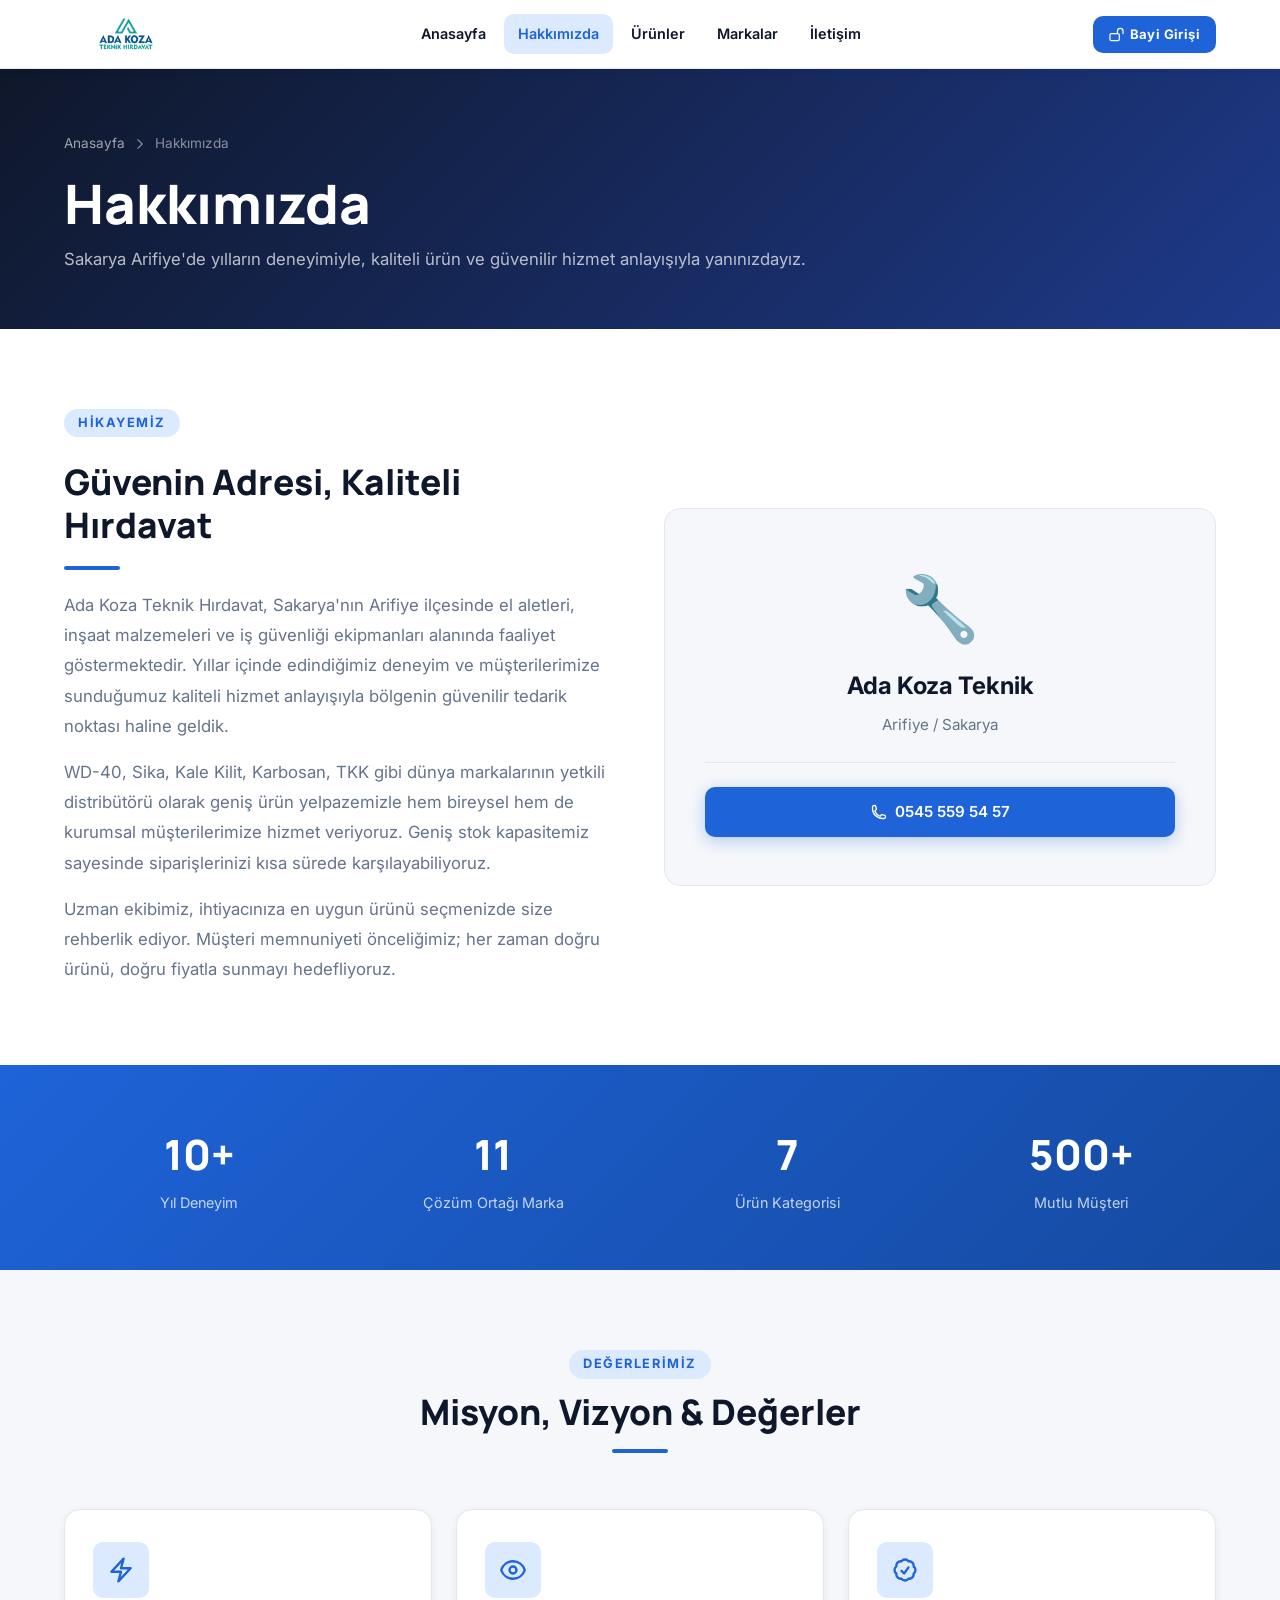
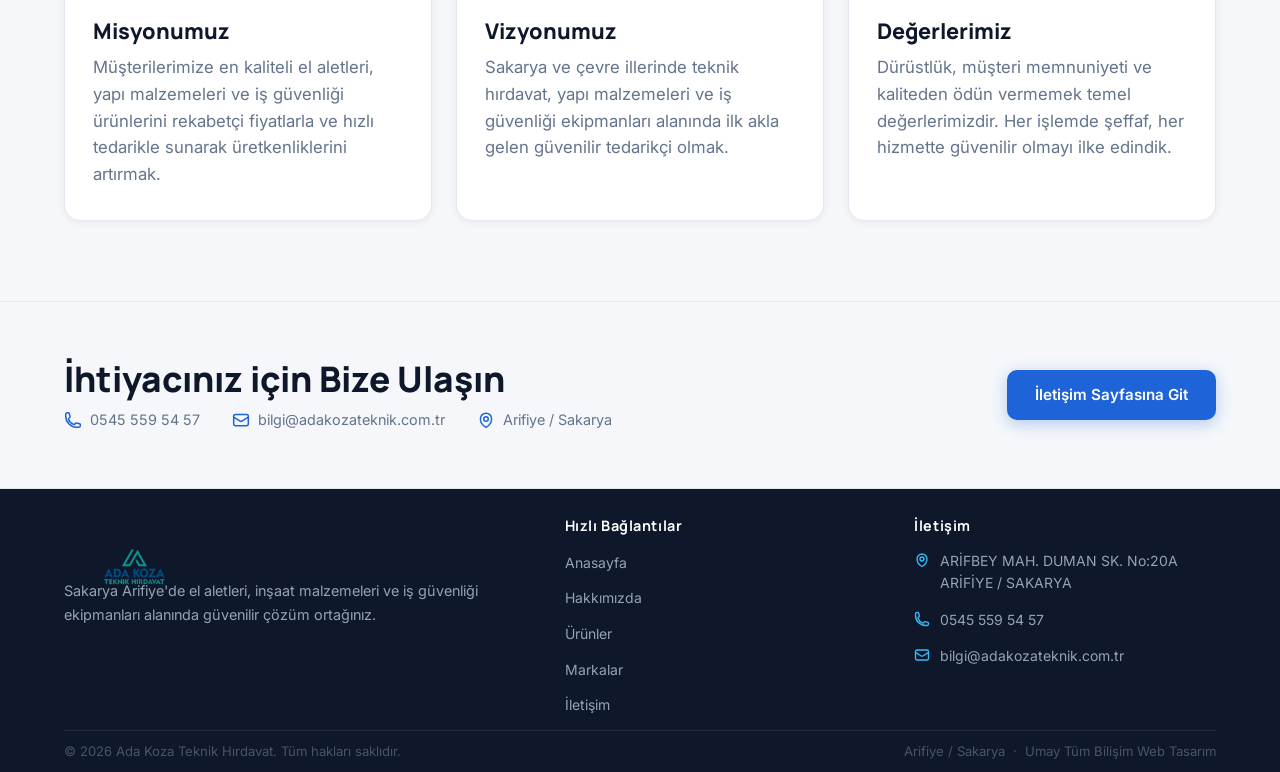
==== commit 9b79efb4: "Mobil performans iyileştirmesi: non-blocking fontlar, WebP görseller - Google Fonts render-blocking " ====
--- a/hakkimizda.html
+++ b/hakkimizda.html
@@ -7,7 +7,9 @@
   <meta name="description" content="Ada Koza Teknik Hırdavat hakkında; misyonumuz, vizyonumuz ve değerlerimiz. Sakarya'da el aletleri ve yapı malzemeleri alanında güvenilir adres.">
   <link rel="preconnect" href="https://fonts.googleapis.com">
   <link rel="preconnect" href="https://fonts.gstatic.com" crossorigin>
-  <link href="https://fonts.googleapis.com/css2?family=Inter:wght@400;500;600;700&family=Manrope:wght@600;700;800&display=swap" rel="stylesheet">
+  <link rel="preload" as="style" href="https://fonts.googleapis.com/css2?family=Inter:wght@400;500;600;700&family=Manrope:wght@600;700;800&display=swap">
+  <link rel="stylesheet" href="https://fonts.googleapis.com/css2?family=Inter:wght@400;500;600;700&family=Manrope:wght@600;700;800&display=swap" media="print" onload="this.media='all'">
+  <noscript><link rel="stylesheet" href="https://fonts.googleapis.com/css2?family=Inter:wght@400;500;600;700&family=Manrope:wght@600;700;800&display=swap"></noscript>
   <link rel="stylesheet" href="assets/css/style.css">
 </head>
 <body>
@@ -17,7 +19,7 @@
   <div class="container">
     <div class="header-inner">
       <a href="index.html" class="logo" aria-label="Ada Koza Teknik Hırdavat Ana Sayfa">
-        <img src="assets/images/logo.png" alt="Ada Koza Teknik Hırdavat" width="160" height="52">
+        <picture><source srcset="assets/images/logo.webp" type="image/webp"><img src="assets/images/logo.png" alt="Ada Koza Teknik Hırdavat" width="160" height="52"></picture>
       </a>
       <button class="hamburger" aria-label="Menüyü aç/kapat" aria-expanded="false">
         <span></span><span></span><span></span>
@@ -174,7 +176,7 @@
   <div class="container">
     <div class="footer-grid">
       <div class="footer-brand">
-        <img src="assets/images/logo.png" alt="Ada Koza Teknik Hırdavat" width="140" height="46">
+        <picture><source srcset="assets/images/logo.webp" type="image/webp"><img src="assets/images/logo.png" alt="Ada Koza Teknik Hırdavat" width="140" height="46"></picture>
         <p>Sakarya Arifiye'de el aletleri, inşaat malzemeleri ve iş güvenliği ekipmanları alanında güvenilir çözüm ortağınız.</p>
       </div>
       <div class="footer-col">
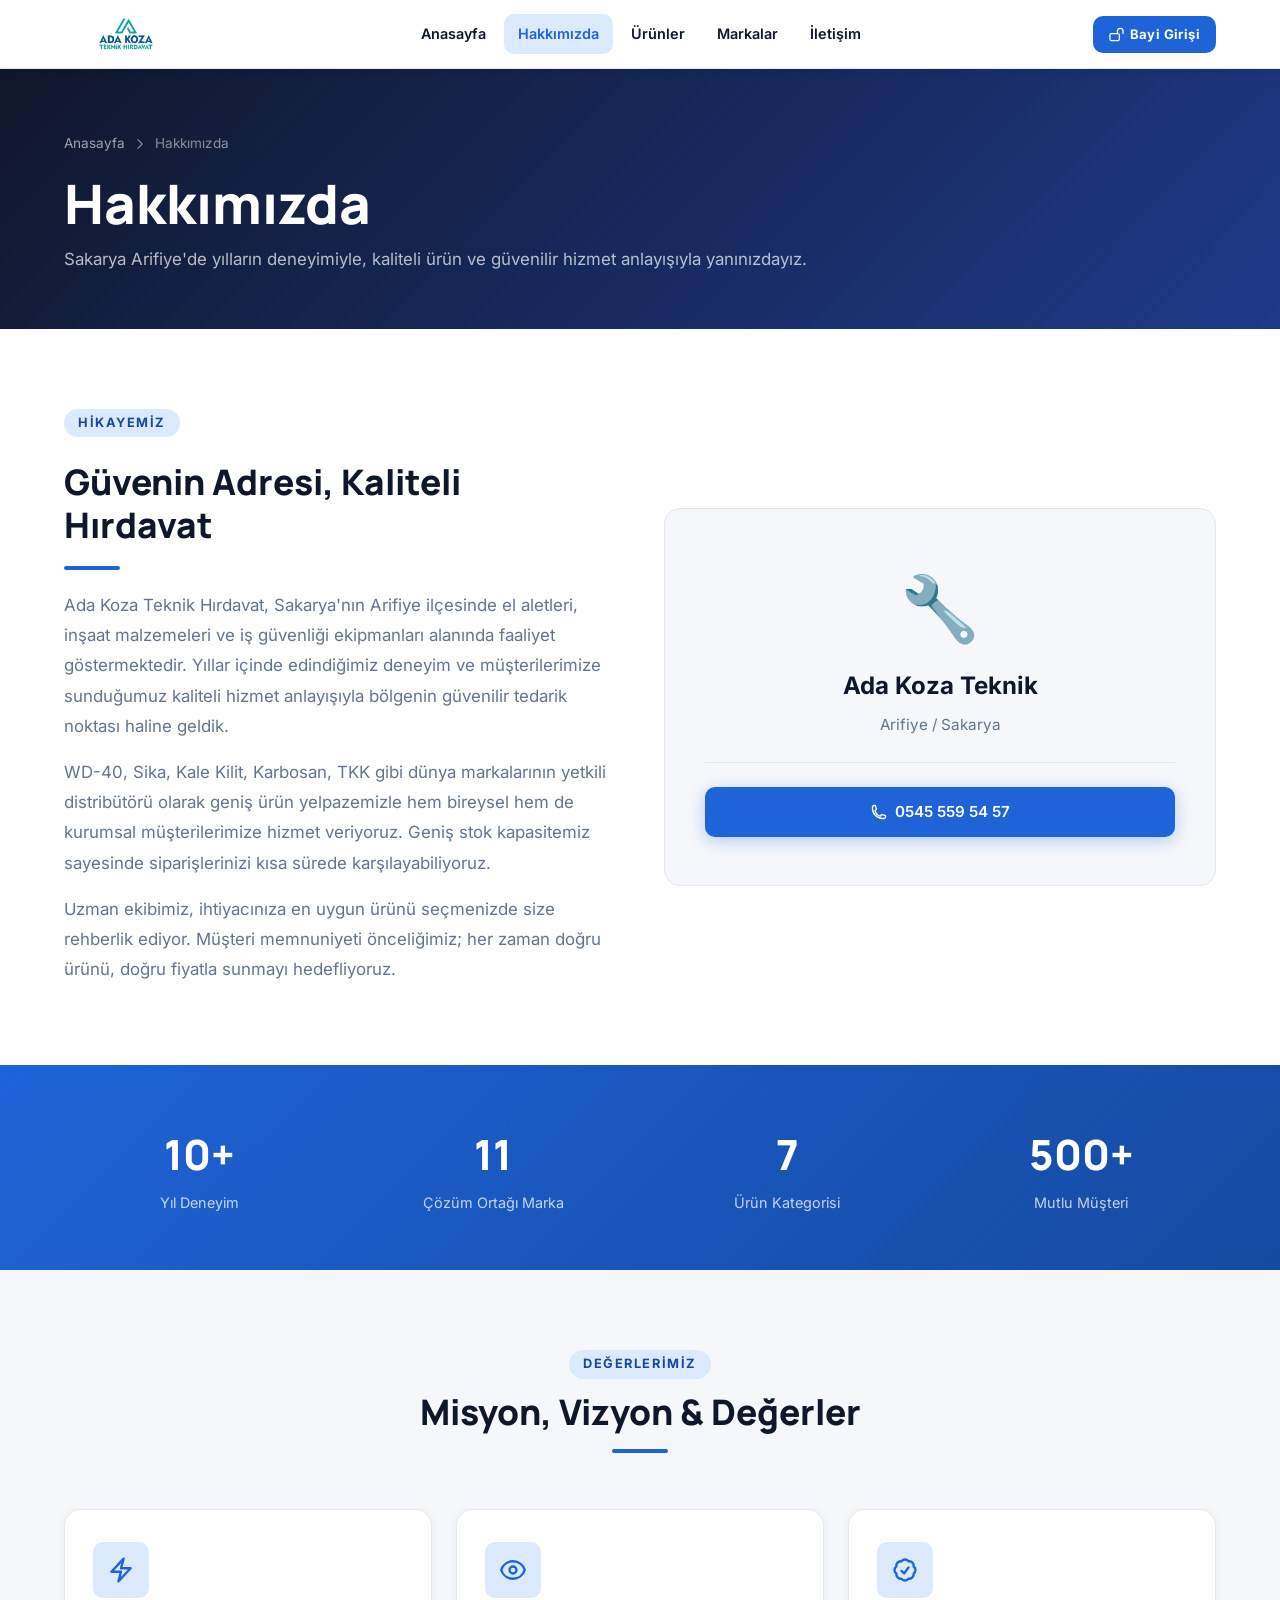
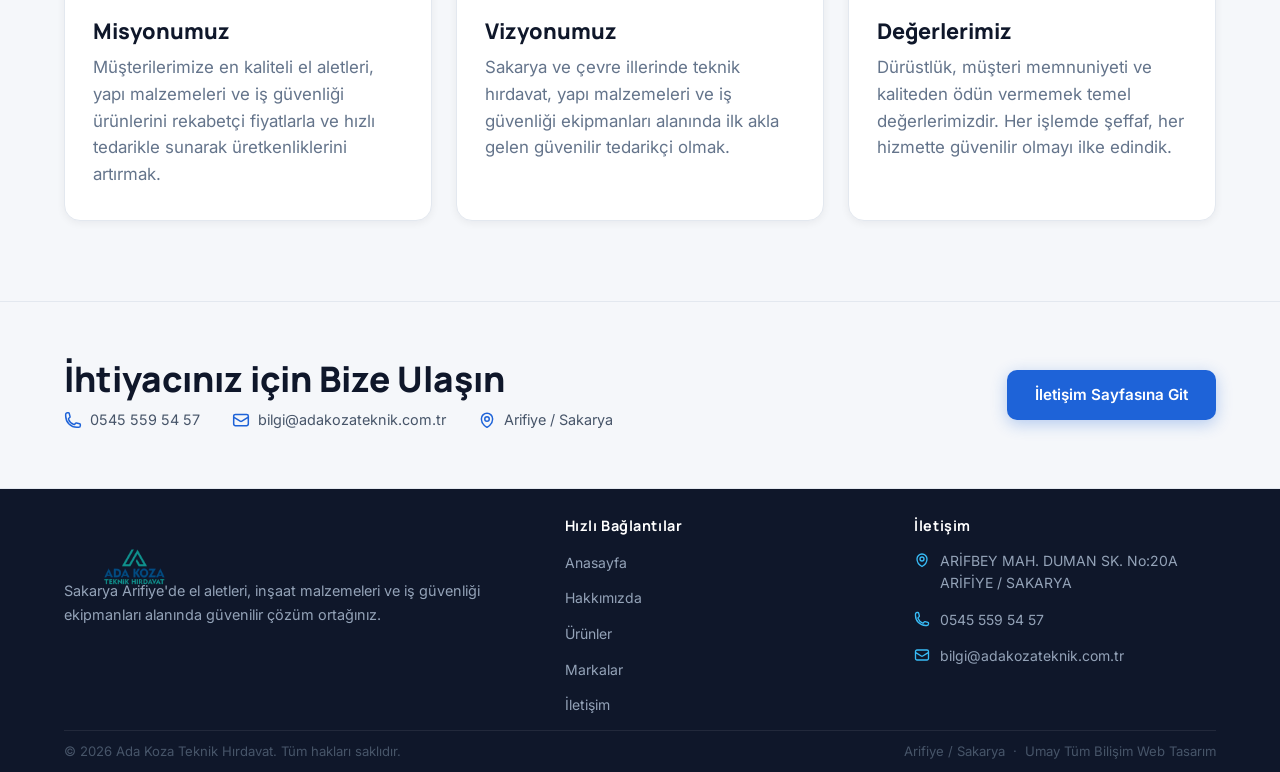
==== commit 377f4757: "Performans ve erişilebilirlik iyileştirmeleri - Google Fonts self-hosting: Inter & Manrope değişken " ====
--- a/hakkimizda.html
+++ b/hakkimizda.html
@@ -5,11 +5,6 @@
   <meta name="viewport" content="width=device-width, initial-scale=1.0">
   <title>Hakkımızda — Ada Koza Teknik Hırdavat</title>
   <meta name="description" content="Ada Koza Teknik Hırdavat hakkında; misyonumuz, vizyonumuz ve değerlerimiz. Sakarya'da el aletleri ve yapı malzemeleri alanında güvenilir adres.">
-  <link rel="preconnect" href="https://fonts.googleapis.com">
-  <link rel="preconnect" href="https://fonts.gstatic.com" crossorigin>
-  <link rel="preload" as="style" href="https://fonts.googleapis.com/css2?family=Inter:wght@400;500;600;700&family=Manrope:wght@600;700;800&display=swap">
-  <link rel="stylesheet" href="https://fonts.googleapis.com/css2?family=Inter:wght@400;500;600;700&family=Manrope:wght@600;700;800&display=swap" media="print" onload="this.media='all'">
-  <noscript><link rel="stylesheet" href="https://fonts.googleapis.com/css2?family=Inter:wght@400;500;600;700&family=Manrope:wght@600;700;800&display=swap"></noscript>
   <link rel="stylesheet" href="assets/css/style.css">
 </head>
 <body>
@@ -38,6 +33,7 @@
     </div>
   </div>
 </header>
+<main>
 
 <!-- PAGE HERO -->
 <section class="page-hero">
@@ -171,6 +167,8 @@
   </div>
 </div>
 
+</main>
+
 <!-- FOOTER -->
 <footer class="site-footer">
   <div class="container">
@@ -180,7 +178,7 @@
         <p>Sakarya Arifiye'de el aletleri, inşaat malzemeleri ve iş güvenliği ekipmanları alanında güvenilir çözüm ortağınız.</p>
       </div>
       <div class="footer-col">
-        <h4>Hızlı Bağlantılar</h4>
+        <h3>Hızlı Bağlantılar</h3>
         <ul>
           <li><a href="index.html">Anasayfa</a></li>
           <li><a href="hakkimizda.html">Hakkımızda</a></li>
@@ -190,7 +188,7 @@
         </ul>
       </div>
       <div class="footer-col">
-        <h4>İletişim</h4>
+        <h3>İletişim</h3>
         <div class="footer-contact-item">
           <svg width="16" height="16" fill="none" stroke="currentColor" stroke-width="2" viewBox="0 0 24 24"><path stroke-linecap="round" stroke-linejoin="round" d="M15 10.5a3 3 0 11-6 0 3 3 0 016 0z"/><path stroke-linecap="round" stroke-linejoin="round" d="M19.5 10.5c0 7.142-7.5 11.25-7.5 11.25S4.5 17.642 4.5 10.5a7.5 7.5 0 1115 0z"/></svg>
           <span>ARİFBEY MAH. DUMAN SK. No:20A<br>ARİFİYE / SAKARYA</span>
--- a/assets/css/style.css
+++ b/assets/css/style.css
@@ -1,3 +1,37 @@
+/* ===== SELF-HOSTED VARIABLE FONTS ===== */
+@font-face {
+  font-family: 'Inter';
+  font-style: normal;
+  font-weight: 100 900;
+  font-display: swap;
+  src: url('../fonts/inter-latin-ext-wght-normal.woff2') format('woff2');
+  unicode-range: U+0100-02AF,U+0304,U+0308,U+0329,U+1E00-1E9F,U+1EF2-1EFF,U+2020,U+20A0-20AB,U+20AD-20CF,U+2113,U+2C60-2C7F,U+A720-A7FF;
+}
+@font-face {
+  font-family: 'Inter';
+  font-style: normal;
+  font-weight: 100 900;
+  font-display: swap;
+  src: url('../fonts/inter-latin-wght-normal.woff2') format('woff2');
+  unicode-range: U+0000-00FF,U+0131,U+0152-0153,U+02BB-02BC,U+02C6,U+02DA,U+02DC,U+0304,U+0308,U+0329,U+2000-206F,U+20AC,U+2122,U+2191,U+2193,U+2212,U+2215,U+FEFF,U+FFFD;
+}
+@font-face {
+  font-family: 'Manrope';
+  font-style: normal;
+  font-weight: 200 800;
+  font-display: swap;
+  src: url('../fonts/manrope-latin-ext-wght-normal.woff2') format('woff2');
+  unicode-range: U+0100-02AF,U+0304,U+0308,U+0329,U+1E00-1E9F,U+1EF2-1EFF,U+2020,U+20A0-20AB,U+20AD-20CF,U+2113,U+2C60-2C7F,U+A720-A7FF;
+}
+@font-face {
+  font-family: 'Manrope';
+  font-style: normal;
+  font-weight: 200 800;
+  font-display: swap;
+  src: url('../fonts/manrope-latin-wght-normal.woff2') format('woff2');
+  unicode-range: U+0000-00FF,U+0131,U+0152-0153,U+02BB-02BC,U+02C6,U+02DA,U+02DC,U+0304,U+0308,U+0329,U+2000-206F,U+20AC,U+2122,U+2191,U+2193,U+2212,U+2215,U+FEFF,U+FFFD;
+}
+
 /* ===== RESET & BASE ===== */
 *, *::before, *::after { box-sizing: border-box; margin: 0; padding: 0; }
 html { scroll-behavior: smooth; font-size: 16px; }
@@ -55,7 +89,7 @@
   font-weight: 700;
   letter-spacing: .12em;
   text-transform: uppercase;
-  color: var(--primary);
+  color: var(--primary-dark);
   background: var(--primary-light);
   padding: 4px 14px;
   border-radius: 99px;
@@ -345,7 +379,7 @@
 .cta-band-inner { display: flex; align-items: center; justify-content: space-between; gap: 32px; flex-wrap: wrap; }
 .cta-band h2 { margin-bottom: 8px; }
 .cta-band-info { display: flex; gap: 32px; flex-wrap: wrap; margin-top: 4px; }
-.cta-info-item { display: flex; align-items: center; gap: 8px; font-size: .9rem; color: var(--text-muted); }
+.cta-info-item { display: flex; align-items: center; gap: 8px; font-size: .9rem; color: #475569; }
 .cta-info-item svg { color: var(--primary); flex-shrink: 0; }
 @media (max-width: 640px) { .cta-band-inner { flex-direction: column; align-items: flex-start; } }
 
@@ -469,7 +503,7 @@
 .footer-brand img, .footer-brand svg { display: block; height: 100px; width: auto; max-width: 240px; margin-bottom: -38px; opacity: 0.9; }
 .footer-brand p { font-size: .9rem; color: #94a3b8; line-height: 1.7; margin: 0; }
 
-.footer-col h4 { font-size: .9rem; font-weight: 700; color: #fff; margin-bottom: 16px; letter-spacing: .04em; }
+.footer-col h3 { font-size: .9rem; font-weight: 700; color: #fff; margin-bottom: 16px; letter-spacing: .04em; }
 .footer-col ul { display: flex; flex-direction: column; gap: 10px; }
 .footer-col ul li a { font-size: .875rem; color: #94a3b8; transition: var(--transition); }
 .footer-col ul li a:hover { color: var(--accent); }
